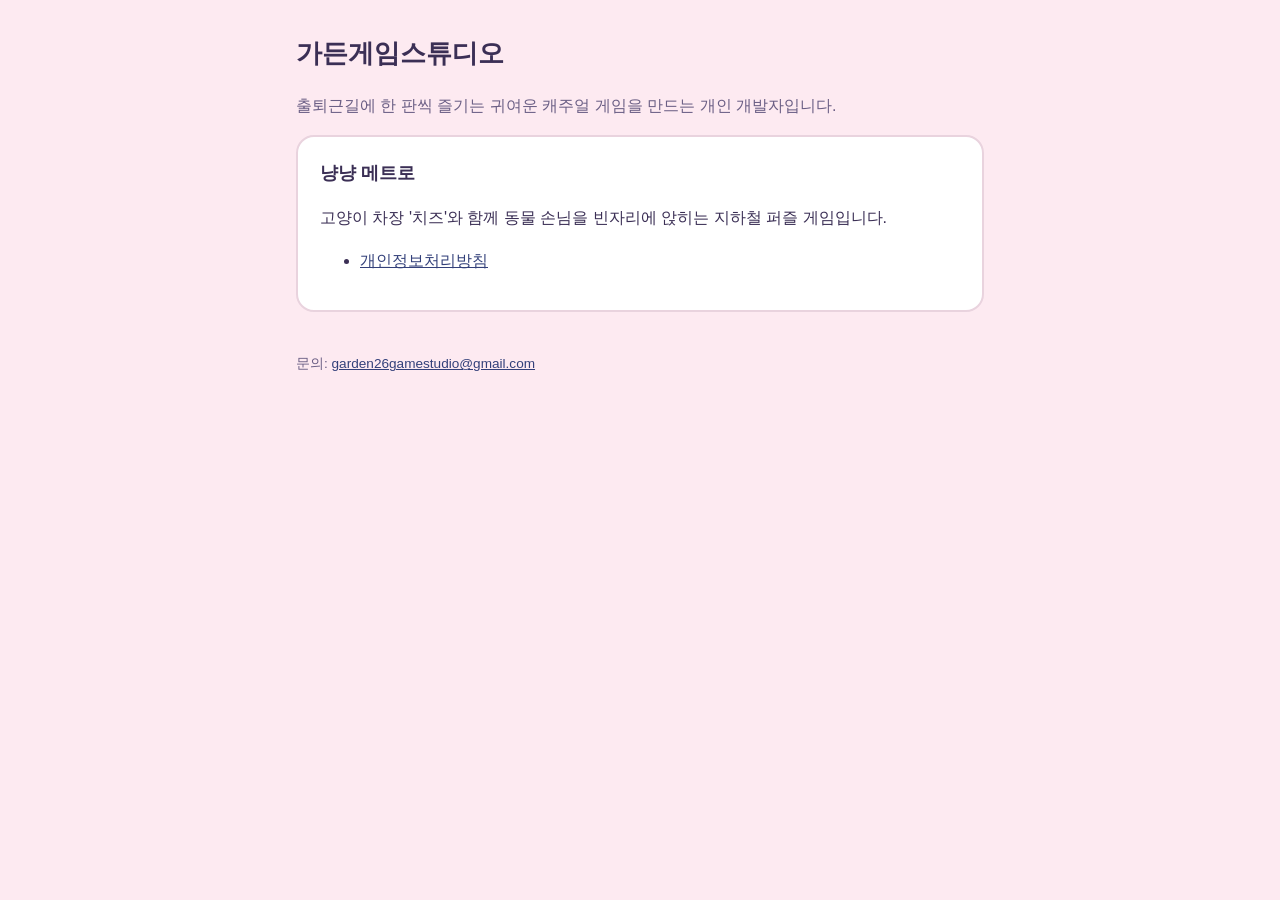
==== index.html @ 1cf985fe "Add studio page and Meow Metro privacy policy Co-Authored-By: Claude Opus 5.5 <noreply@anthropic.com" ====
<!doctype html>
<html lang="ko"><head><meta charset="utf-8"><meta name="viewport" content="width=device-width,initial-scale=1">
<title>가든게임스튜디오</title><link rel="stylesheet" href="style.css"></head>
<body><main>
<h1>가든게임스튜디오</h1>
<p class="sub">출퇴근길에 한 판씩 즐기는 귀여운 캐주얼 게임을 만드는 개인 개발자입니다.</p>
<div class="card">
<h2 style="margin-top:0">냥냥 메트로</h2>
<p>고양이 차장 '치즈'와 함께 동물 손님을 빈자리에 앉히는 지하철 퍼즐 게임입니다.</p>
<ul><li><a href="meow-metro/privacy.html">개인정보처리방침</a></li></ul>
</div>
<footer>문의: <a href="mailto:garden26gamestudio@gmail.com">garden26gamestudio@gmail.com</a></footer>
</main></body></html>
---- style.css ----
:root{--bg:#FDEAF1;--card:#fff;--ink:#3B2F55;--sub:#6B5F85;--line:#E9D3DE;--accent:#33407A}
@media (prefers-color-scheme:dark){:root{--bg:#211B2E;--card:#2C2440;--ink:#F3ECFA;--sub:#C8BCDA;--line:#463B5E;--accent:#AFC0FF}}
*{box-sizing:border-box}
body{margin:0;background:var(--bg);color:var(--ink);font:16px/1.7 "Apple SD Gothic Neo","Malgun Gothic","Noto Sans KR",sans-serif}
main{max-width:720px;margin:0 auto;padding:32px 16px 64px}
.card{background:var(--card);border:2px solid var(--line);border-radius:18px;padding:20px 22px;margin:16px 0}
h1{font-size:1.6rem;margin:0 0 4px}h2{font-size:1.15rem;margin:28px 0 8px}
a{color:var(--accent)}p,li{color:var(--ink)}.sub{color:var(--sub)}
table{width:100%;border-collapse:collapse;font-size:.92rem;display:block;overflow-x:auto}
th,td{border:1px solid var(--line);padding:8px;text-align:left;vertical-align:top}
footer{margin-top:40px;font-size:.85rem;color:var(--sub)}
td:last-child,th:last-child{white-space:nowrap}
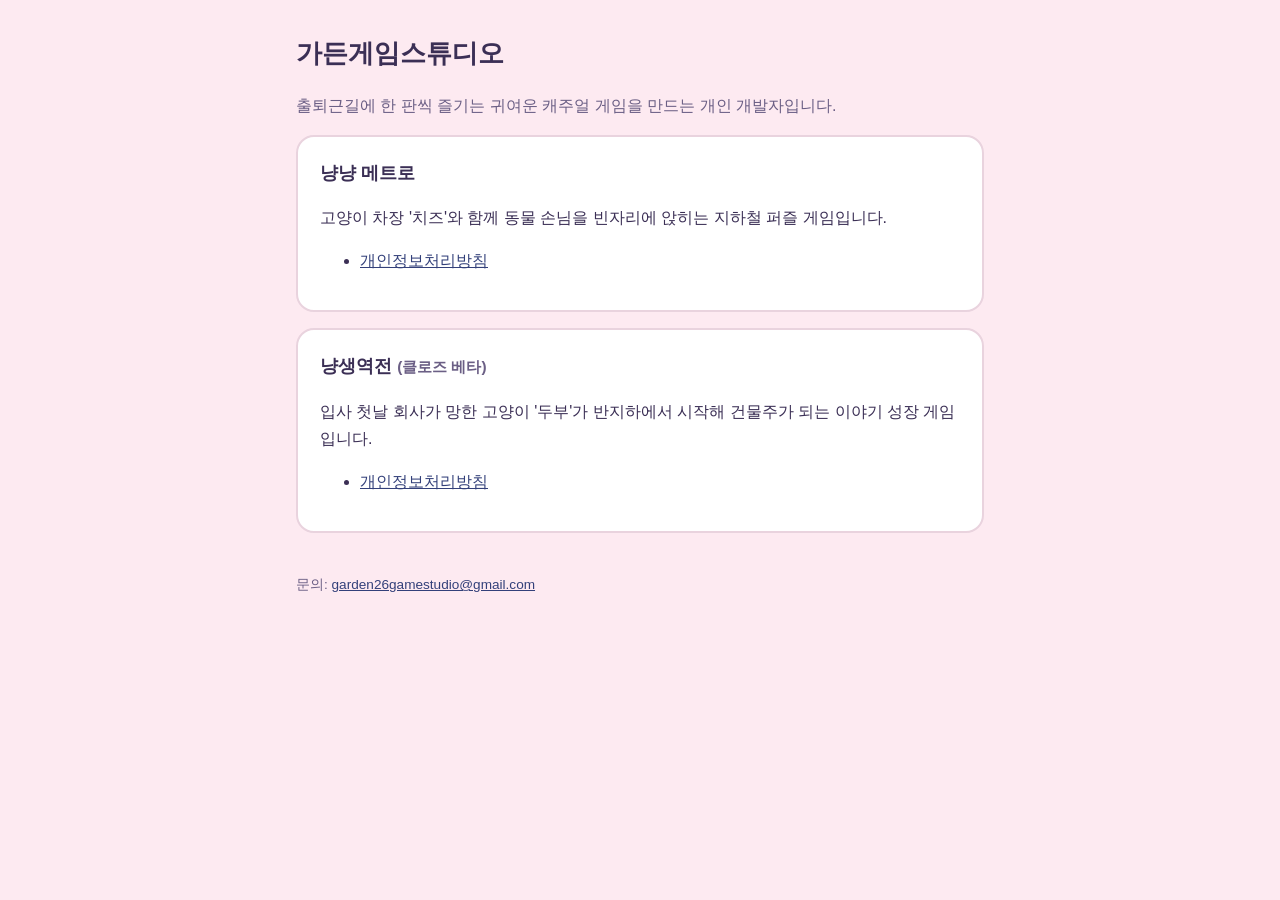
==== commit c405370b: "feat: add 냥생역전 privacy policy, studio card, and app-ads.txt Sync site/ from mobile_game_studio (clau" ====
--- a/index.html
+++ b/index.html
@@ -9,5 +9,10 @@
 <p>고양이 차장 '치즈'와 함께 동물 손님을 빈자리에 앉히는 지하철 퍼즐 게임입니다.</p>
 <ul><li><a href="meow-metro/privacy.html">개인정보처리방침</a></li></ul>
 </div>
+<div class="card">
+<h2 style="margin-top:0">냥생역전 <small class="sub">(클로즈 베타)</small></h2>
+<p>입사 첫날 회사가 망한 고양이 '두부'가 반지하에서 시작해 건물주가 되는 이야기 성장 게임입니다.</p>
+<ul><li><a href="cat-landlord/privacy.html">개인정보처리방침</a></li></ul>
+</div>
 <footer>문의: <a href="mailto:garden26gamestudio@gmail.com">garden26gamestudio@gmail.com</a></footer>
 </main></body></html>
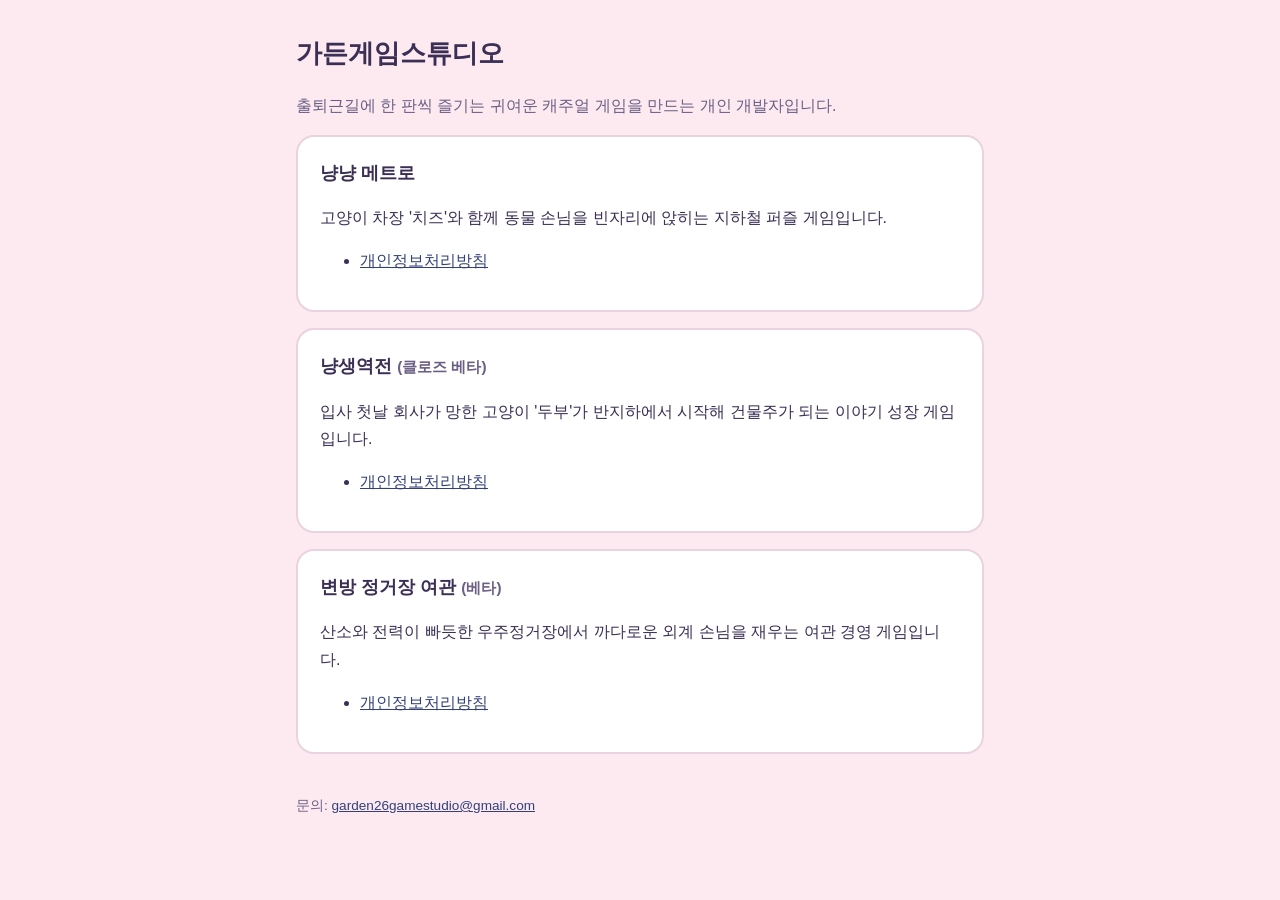
==== commit 46ecf080: "feat: Frontier Station Inn privacy policy Co-Authored-By: Claude Opus 5.5 <noreply@anthropic.com>" ====
--- a/index.html
+++ b/index.html
@@ -14,5 +14,10 @@
 <p>입사 첫날 회사가 망한 고양이 '두부'가 반지하에서 시작해 건물주가 되는 이야기 성장 게임입니다.</p>
 <ul><li><a href="cat-landlord/privacy.html">개인정보처리방침</a></li></ul>
 </div>
+<div class="card">
+<h2 style="margin-top:0">변방 정거장 여관 <small class="sub">(베타)</small></h2>
+<p>산소와 전력이 빠듯한 우주정거장에서 까다로운 외계 손님을 재우는 여관 경영 게임입니다.</p>
+<ul><li><a href="frontier-station-inn/privacy.html">개인정보처리방침</a></li></ul>
+</div>
 <footer>문의: <a href="mailto:garden26gamestudio@gmail.com">garden26gamestudio@gmail.com</a></footer>
 </main></body></html>
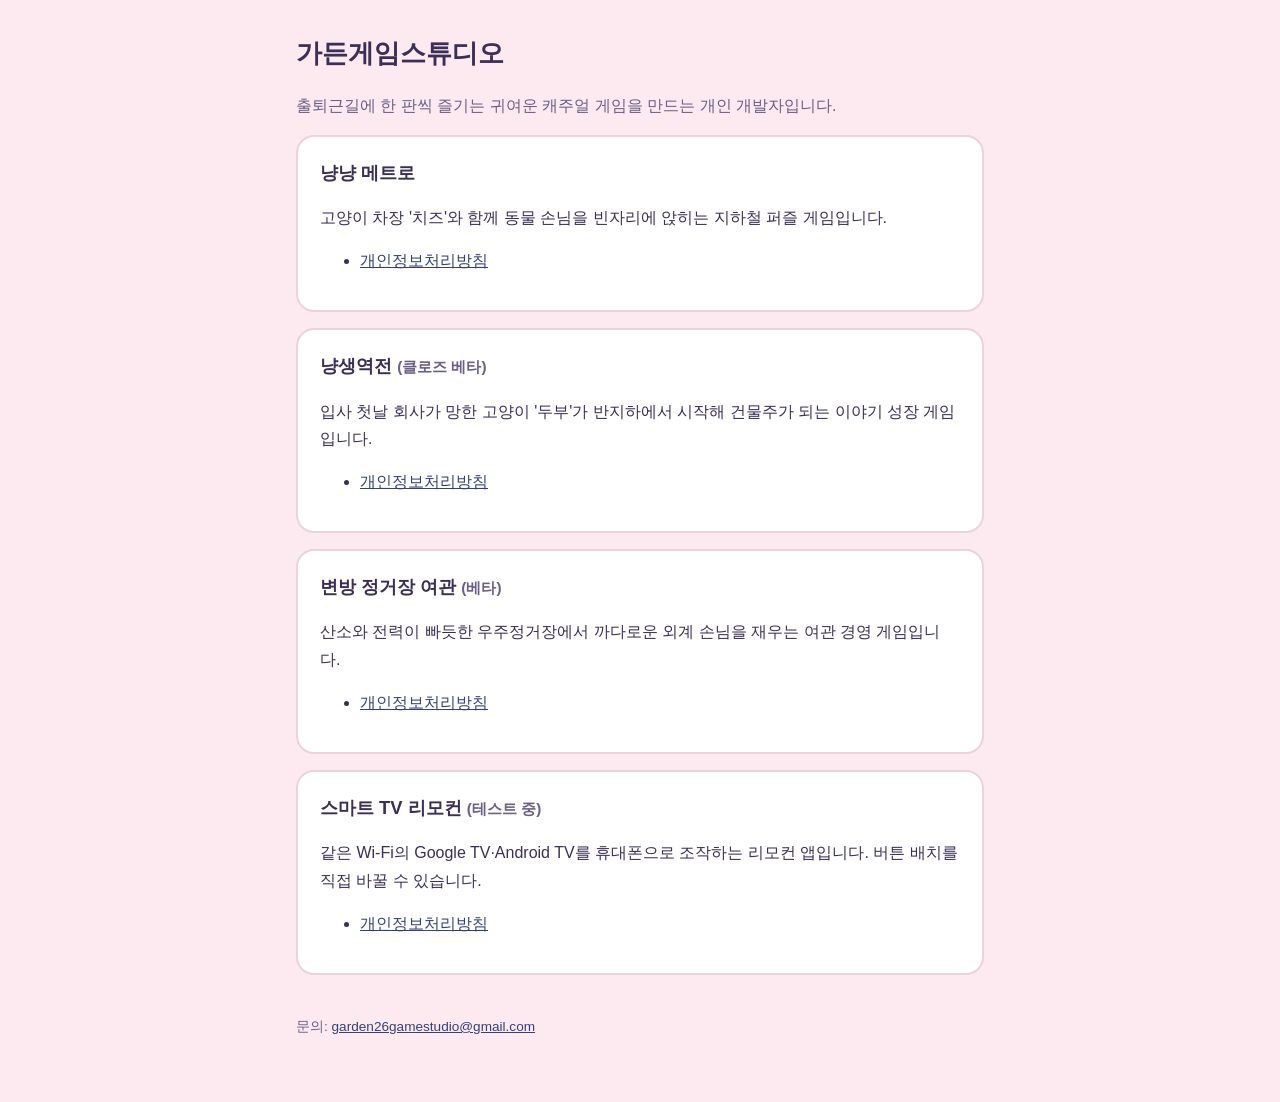
==== commit 2e2caa01: "TV 리모컨 개인정보처리방침 추가 Co-Authored-By: Claude Opus 5.5 <noreply@anthropic.com> Claude-Session: https://c" ====
--- a/index.html
+++ b/index.html
@@ -19,5 +19,10 @@
 <p>산소와 전력이 빠듯한 우주정거장에서 까다로운 외계 손님을 재우는 여관 경영 게임입니다.</p>
 <ul><li><a href="frontier-station-inn/privacy.html">개인정보처리방침</a></li></ul>
 </div>
+<div class="card">
+<h2 style="margin-top:0">스마트 TV 리모컨 <small class="sub">(테스트 중)</small></h2>
+<p>같은 Wi-Fi의 Google TV·Android TV를 휴대폰으로 조작하는 리모컨 앱입니다. 버튼 배치를 직접 바꿀 수 있습니다.</p>
+<ul><li><a href="tv-remote/privacy.html">개인정보처리방침</a></li></ul>
+</div>
 <footer>문의: <a href="mailto:garden26gamestudio@gmail.com">garden26gamestudio@gmail.com</a></footer>
 </main></body></html>
